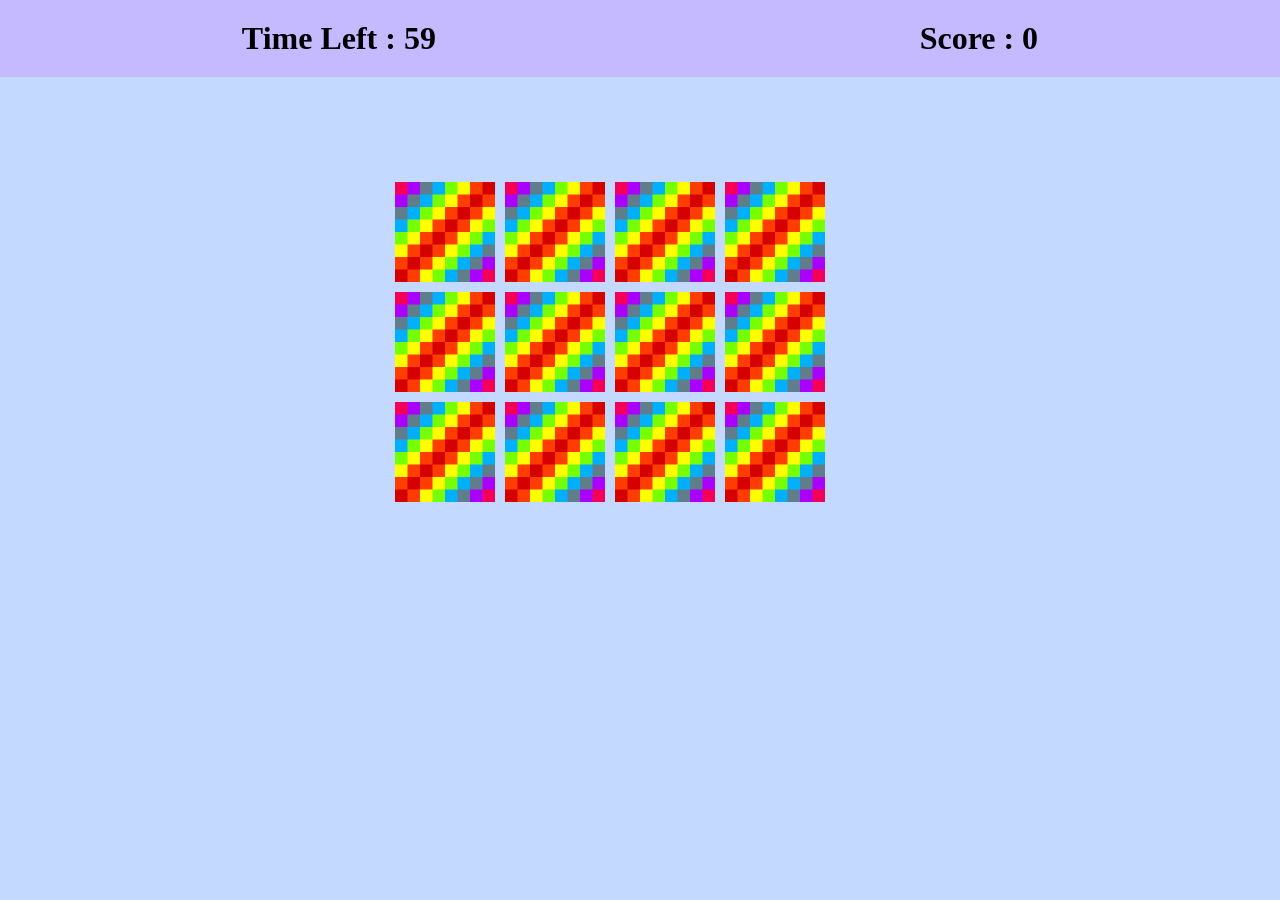
==== Game2/index.html @ 1a85be23 "game2" ====
<!DOCTYPE html>
<html lang="en">
<head>
    <meta charset="UTF-8">
    <meta name="viewport" content="width=device-width, initial-scale=1.0">
    <title>Memory Game</title>
    <link rel="stylesheet" href="styles.css">
</head>
<body> 
    <header>
        <h1>Time Left : <span id="timer">60</span></h1>
        <h1>Score : <span id="result">0</span></h1>
    </header>
    <div></div>
    <div id="grid"></div>
    <script src="app.js"></script>
    
</body>
</html>
---- Game2/styles.css ----
*{
  margin: 0;
  padding: 0;
  box-sizing: border-box;
}

#grid{
    display: flex;
    flex-wrap: wrap;
    width: 500px;
    height: 300px;
    margin: auto;

} 
#grid img{
  margin: 5px;
}
body{
  background-color: #C4D9FF;
}
header{
  background-color: #C5BAFF;
  display: flex;
  justify-content: space-around;
  padding-block: 20px;
  margin-bottom: 100px;
}
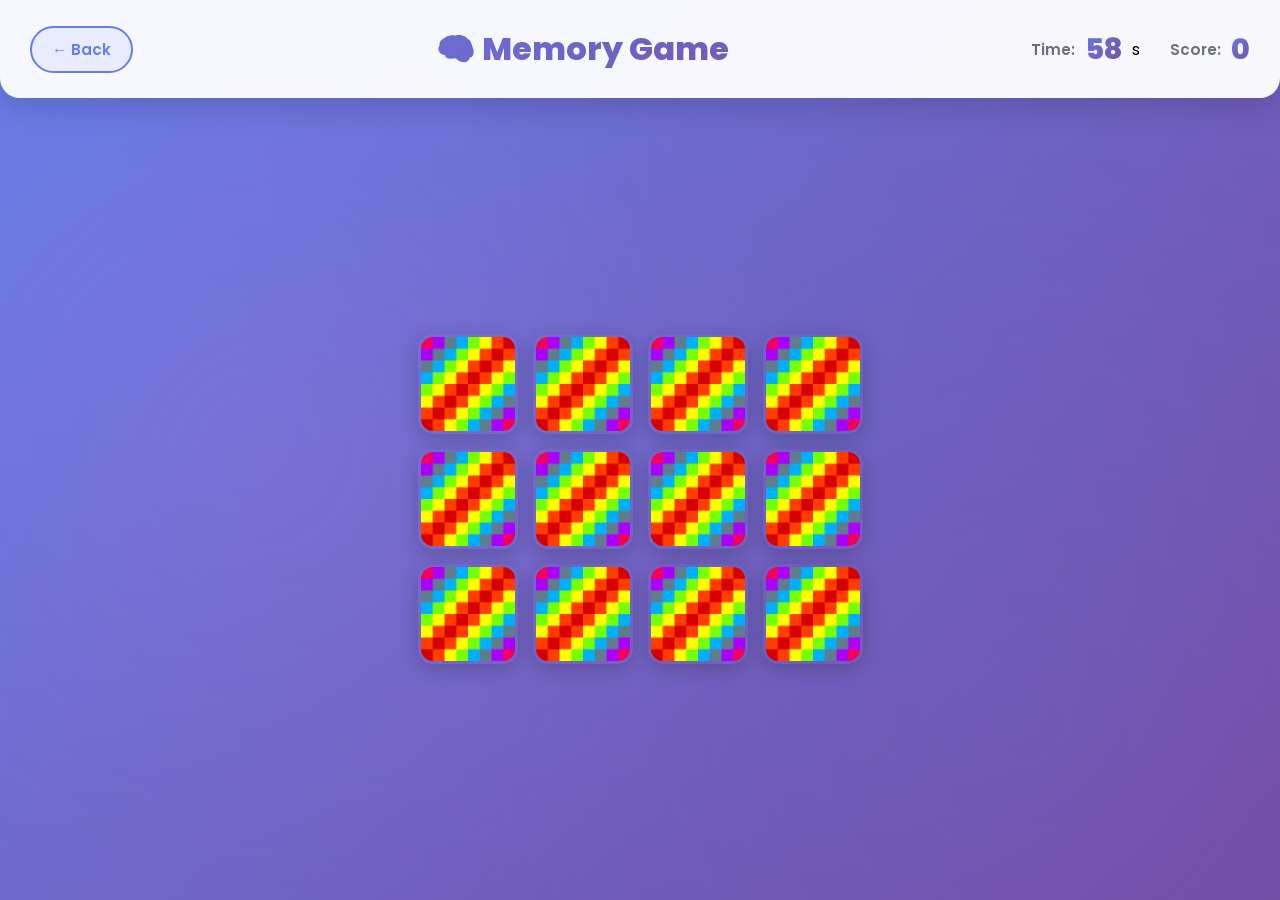
==== commit 87ecaa6a: "ade a landing page" ====
--- a/Game2/index.html
+++ b/Game2/index.html
@@ -3,17 +3,27 @@
 <head>
     <meta charset="UTF-8">
     <meta name="viewport" content="width=device-width, initial-scale=1.0">
-    <title>Memory Game</title>
+    <title>Memory Game - FunPlay</title>
     <link rel="stylesheet" href="styles.css">
 </head>
-<body> 
-    <header>
-        <h1>Time Left : <span id="timer">60</span></h1>
-        <h1>Score : <span id="result">0</span></h1>
-    </header>
-    <div></div>
-    <div id="grid"></div>
+<body>
+    <div class="game-wrapper">
+        <header>
+            <a href="../LandingPage/home.html" class="back-btn">← Back</a>
+            <h1>🧠 Memory Game</h1>
+            <div class="stats">
+                <div class="stat-item">
+                    <span class="stat-label">Time:</span>
+                    <span class="stat-value" id="timer">60</span>s
+                </div>
+                <div class="stat-item">
+                    <span class="stat-label">Score:</span>
+                    <span class="stat-value" id="result">0</span>
+                </div>
+            </div>
+        </header>
+        <div id="grid"></div>
+    </div>
     <script src="app.js"></script>
-    
 </body>
 </html>
--- a/Game2/styles.css
+++ b/Game2/styles.css
@@ -1,28 +1,193 @@
-*{
-  margin: 0;
-  padding: 0;
-  box-sizing: border-box;
+@import url('https://fonts.googleapis.com/css2?family=Poppins:wght@400;600;700;800&display=swap');
+
+:root {
+    --primary: #667eea;
+    --secondary: #764ba2;
+    --accent: #f093fb;
+    --light: #f7fafc;
+    --dark: #2d3748;
 }
 
-#grid{
-    display: flex;
-    flex-wrap: wrap;
-    width: 500px;
-    height: 300px;
-    margin: auto;
-
-} 
-#grid img{
-  margin: 5px;
-}
-body{
-  background-color: #C4D9FF;
-}
-header{
-  background-color: #C5BAFF;
-  display: flex;
-  justify-content: space-around;
-  padding-block: 20px;
-  margin-bottom: 100px;
+* {
+    margin: 0;
+    padding: 0;
+    box-sizing: border-box;
 }
 
+body {
+    background: linear-gradient(135deg, var(--primary) 0%, var(--secondary) 100%);
+    font-family: 'Poppins', sans-serif;
+    min-height: 100vh;
+    display: flex;
+    flex-direction: column;
+    position: relative;
+    overflow-x: hidden;
+}
+
+body::before {
+    content: '';
+    position: fixed;
+    top: 0;
+    left: 0;
+    width: 100%;
+    height: 100%;
+    background: radial-gradient(circle at 20% 50%, rgba(240, 147, 251, 0.1) 0%, transparent 50%),
+                radial-gradient(circle at 80% 80%, rgba(102, 126, 234, 0.1) 0%, transparent 50%);
+    pointer-events: none;
+    z-index: 0;
+}
+
+.game-wrapper {
+    position: relative;
+    z-index: 1;
+    flex: 1;
+    display: flex;
+    flex-direction: column;
+}
+
+header {
+    background: rgba(255, 255, 255, 0.95);
+    padding: 25px 30px;
+    border-radius: 0 0 20px 20px;
+    box-shadow: 0 10px 30px rgba(0, 0, 0, 0.15);
+    display: flex;
+    align-items: center;
+    justify-content: space-between;
+    flex-wrap: wrap;
+    gap: 20px;
+}
+
+.back-btn {
+    background: rgba(102, 126, 234, 0.1);
+    color: var(--primary);
+    padding: 10px 20px;
+    border-radius: 50px;
+    text-decoration: none;
+    font-size: 0.95rem;
+    font-weight: 600;
+    transition: all 0.3s ease;
+    border: 2px solid var(--primary);
+}
+
+.back-btn:hover {
+    background: var(--primary);
+    color: white;
+    transform: translateX(-5px);
+}
+
+header h1 {
+    font-size: 2rem;
+    background: linear-gradient(135deg, var(--primary), var(--secondary));
+    -webkit-background-clip: text;
+    -webkit-text-fill-color: transparent;
+    background-clip: text;
+    flex: 1;
+    text-align: center;
+    font-weight: 800;
+}
+
+.stats {
+    display: flex;
+    gap: 30px;
+}
+
+.stat-item {
+    display: flex;
+    gap: 10px;
+    align-items: center;
+}
+
+.stat-label {
+    font-weight: 600;
+    color: var(--dark);
+    opacity: 0.7;
+    font-size: 0.95rem;
+}
+
+.stat-value {
+    font-size: 1.8rem;
+    font-weight: 800;
+    background: linear-gradient(135deg, var(--primary), var(--secondary));
+    -webkit-background-clip: text;
+    -webkit-text-fill-color: transparent;
+    background-clip: text;
+}
+
+#grid {
+    display: grid;
+    grid-template-columns: repeat(auto-fit, minmax(100px, 1fr));
+    gap: 15px;
+    padding: 40px;
+    max-width: 600px;
+    margin: auto;
+    flex: 1;
+    align-content: center;
+}
+
+#grid img {
+    width: 100%;
+    height: 100px;
+    object-fit: cover;
+    border-radius: 15px;
+    cursor: pointer;
+    transition: all 0.3s cubic-bezier(0.34, 1.56, 0.64, 1);
+    box-shadow: 0 5px 20px rgba(0, 0, 0, 0.2);
+    border: 3px solid transparent;
+}
+
+#grid img:hover {
+    transform: translateY(-5px) scale(1.05);
+    box-shadow: 0 15px 40px rgba(102, 126, 234, 0.4);
+    border-color: var(--accent);
+}
+
+@media (max-width: 768px) {
+    header {
+        flex-direction: column;
+        text-align: center;
+    }
+
+    header h1 {
+        width: 100%;
+    }
+
+    .stats {
+        width: 100%;
+        justify-content: center;
+    }
+
+    #grid {
+        grid-template-columns: repeat(auto-fit, minmax(80px, 1fr));
+        gap: 10px;
+        padding: 20px;
+    }
+
+    #grid img {
+        height: 80px;
+    }
+}
+
+@media (max-width: 480px) {
+    header {
+        padding: 15px 20px;
+    }
+
+    header h1 {
+        font-size: 1.5rem;
+    }
+
+    .stat-value {
+        font-size: 1.3rem;
+    }
+
+    #grid {
+        grid-template-columns: repeat(auto-fit, minmax(60px, 1fr));
+        gap: 8px;
+        padding: 15px;
+    }
+
+    #grid img {
+        height: 60px;
+    }
+}
+
